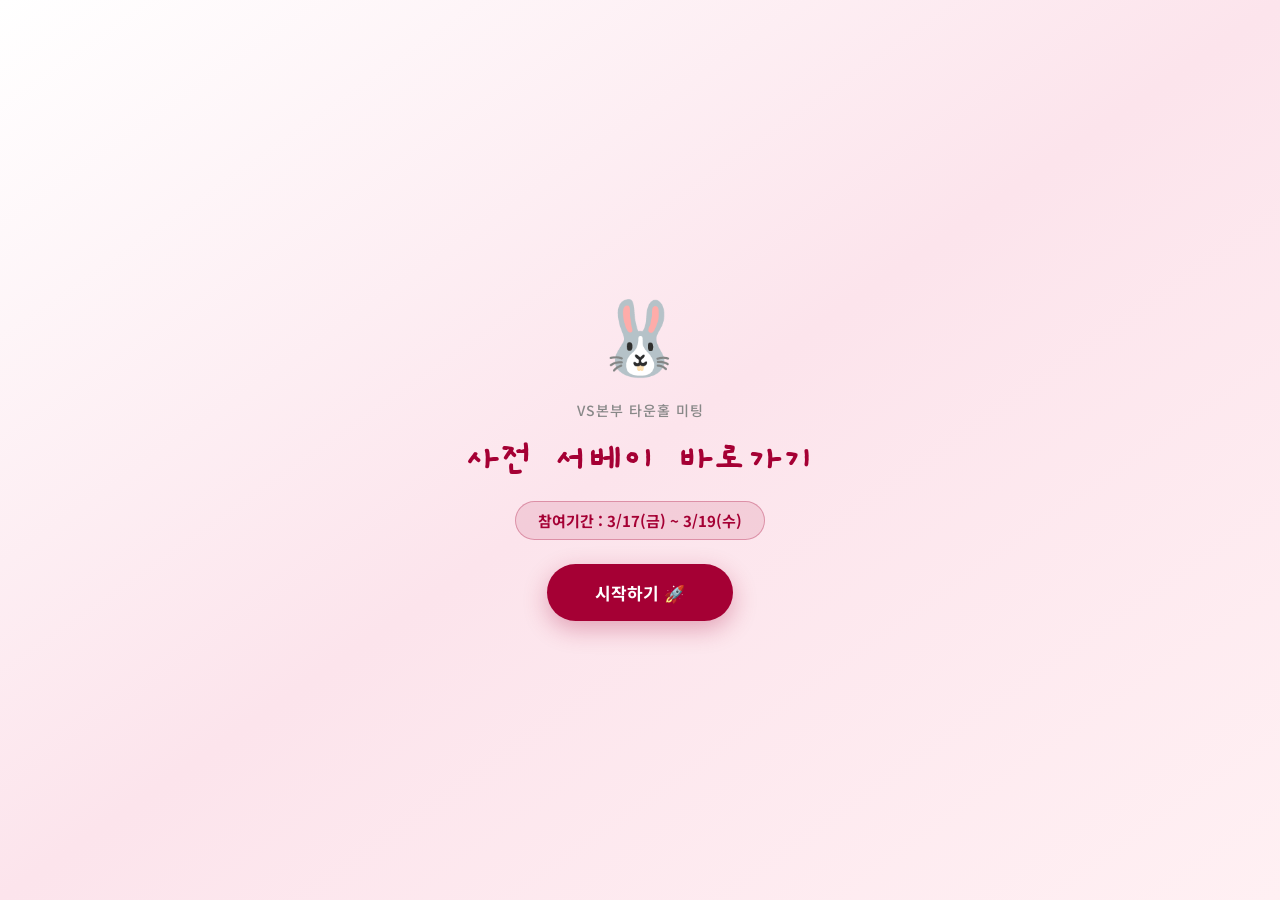
==== index.html @ 1a338d82 "Update index.html" ====
<!DOCTYPE html>
<html lang="ko">

<head>
    <meta charset="UTF-8">
    <meta name="viewport" content="width=device-width, initial-scale=1.0, maximum-scale=1.0, user-scalable=no">
    <title>LG전자 VS본부 타운홀 미팅 사전 서베이</title>
    <!-- Google Fonts for modern typography -->
    <link
        href="https://fonts.googleapis.com/css2?family=Caveat:wght@700&family=Gaegu:wght@700&family=Noto+Sans+KR:wght@300;400;500;700&display=swap"
        rel="stylesheet">
    <style>
        :root {
            --primary-color: #A50034;
            /* LG Red */
            --primary-light: #c8102e;
            --primary-dark: #820029;
            --bg-color: #f0f2f5;
            --chat-bg-gradient: linear-gradient(135deg, #fdfbfb 0%, #f4f5f7 100%);
            --msg-bot-bg: #ffffff;
            --msg-bot-text: #2c2c2c;
            --msg-user-bg: #A50034;
            --msg-user-text: #ffffff;
            --border-color: #e8eaf0;
            --text-color: #333333;
            --text-muted: #888888;
            --shadow-sm: 0 2px 8px rgba(0, 0, 0, 0.04);
            --shadow-md: 0 10px 30px rgba(0, 0, 0, 0.08);
        }

        * {
            box-sizing: border-box;
            margin: 0;
            padding: 0;
        }

        body {
            font-family: 'Noto Sans KR', -apple-system, sans-serif;
            background-color: var(--bg-color);
            color: var(--text-color);
            display: flex;
            justify-content: center;
            align-items: center;
            height: 100vh;
            overflow: hidden;
        }

        /* ===== COVER SCREEN ===== */
        #cover-screen {
            position: fixed;
            inset: 0;
            display: flex;
            justify-content: center;
            align-items: center;
            background: linear-gradient(145deg, #fff 0%, #fce4ec 50%, #fff0f3 100%);
            z-index: 100;
            transition: opacity 0.4s ease, transform 0.4s ease;
        }

        #cover-screen.fade-out {
            opacity: 0;
            transform: scale(0.96);
            pointer-events: none;
        }

        .hidden {
            display: none !important;
        }

        .cover-content {
            text-align: center;
            padding: 40px 32px;
            display: flex;
            flex-direction: column;
            align-items: center;
            gap: 16px;
        }

        .cover-logo {
            font-size: 72px;
            animation: float 3s ease-in-out infinite;
        }

        @keyframes float {

            0%,
            100% {
                transform: translateY(0);
            }

            50% {
                transform: translateY(-10px);
            }
        }

        .cover-sub {
            font-size: 14px;
            font-weight: 500;
            color: var(--text-muted);
            letter-spacing: 1px;
            text-transform: uppercase;
        }

        .cover-title {
            font-family: 'Caveat', cursive;
            font-size: 36px;
            color: var(--primary-color);
            line-height: 1.2;
        }

        .cover-date-badge {
            background-color: rgba(165, 0, 52, 0.1);
            color: var(--primary-color);
            border: 1.5px solid rgba(165, 0, 52, 0.3);
            padding: 8px 22px;
            border-radius: 30px;
            font-size: 15px;
            font-weight: 700;
        }

        #start-btn {
            margin-top: 8px;
            background-color: var(--primary-color);
            color: white;
            border: none;
            padding: 16px 48px;
            border-radius: 30px;
            font-size: 17px;
            font-weight: 700;
            cursor: pointer;
            font-family: inherit;
            box-shadow: 0 8px 24px rgba(165, 0, 52, 0.3);
            transition: all 0.2s ease;
        }

        #start-btn:hover {
            background-color: var(--primary-light);
            transform: translateY(-2px);
            box-shadow: 0 12px 28px rgba(165, 0, 52, 0.4);
        }

        #start-btn:active {
            transform: scale(0.97);
        }

        /* ===== NOTICE BAR ===== */
        .notice-bar {
            background-color: #fff8e1;
            border-bottom: 1px solid #ffe57f;
            color: #795548;
            font-size: 12px;
            font-weight: 500;
            padding: 8px 16px;
            line-height: 1.5;
            text-align: center;
        }

        /* ===== PROGRESS MILESTONE TOAST ===== */
        #milestone-toast {
            position: absolute;
            top: 52px;
            left: 50%;
            transform: translateX(-50%) translateY(-12px);
            background: linear-gradient(135deg, #A50034, #c8102e);
            color: white;
            font-size: 13px;
            font-weight: 700;
            padding: 8px 20px;
            border-radius: 30px;
            white-space: nowrap;
            box-shadow: 0 6px 20px rgba(165, 0, 52, 0.35);
            z-index: 50;
            opacity: 0;
            pointer-events: none;
            transition: opacity 0.3s ease, transform 0.3s ease;
        }

        #milestone-toast.show {
            opacity: 1;
            transform: translateX(-50%) translateY(0);
        }


        .chat-container {
            width: 100%;
            max-width: 480px;
            height: 100vh;
            background: var(--chat-bg-gradient);
            display: flex;
            flex-direction: column;
            box-shadow: var(--shadow-md);
            position: relative;
        }

        @media (min-width: 481px) {
            .chat-container {
                height: 92vh;
                max-height: 850px;
                border-radius: 24px;
                overflow: hidden;
            }
        }

        .progress-bar-container {
            width: 100%;
            height: 4px;
            background-color: var(--border-color);
            z-index: 11;
        }

        .progress-bar {
            height: 100%;
            width: 0%;
            background-color: var(--primary-color);
            transition: width 0.4s cubic-bezier(0.25, 0.8, 0.25, 1);
        }

        .chat-header {
            background-color: #ffffff;
            padding: 16px 20px;
            border-bottom: 1px solid var(--border-color);
            z-index: 10;
            box-shadow: 0 2px 10px rgba(0, 0, 0, 0.02);
        }

        .header-info {
            display: flex;
            align-items: center;
            gap: 12px;
        }

        .avatar-header img {
            border-radius: 50%;
            object-fit: cover;
            border: 2px solid white;
            box-shadow: var(--shadow-sm);
        }

        .header-info h1 {
            font-size: 17px;
            font-weight: 700;
            margin-bottom: 2px;
            color: #1a1a1a;
            letter-spacing: -0.3px;
        }

        .status-indicator {
            display: inline-block;
            width: 8px;
            height: 8px;
            background-color: #10b981;
            border-radius: 50%;
            margin-right: 6px;
            box-shadow: 0 0 4px rgba(16, 185, 129, 0.4);
        }

        .status-text {
            font-size: 12px;
            color: var(--text-muted);
            font-weight: 500;
        }

        .chat-messages {
            flex: 1;
            overflow-y: auto;
            padding: 24px 20px;
            display: flex;
            flex-direction: column;
            gap: 20px;
            scroll-behavior: smooth;

            /* Hide scrollbar for Chrome, Safari and Opera */
            &::-webkit-scrollbar {
                display: none;
            }

            /* Hide scrollbar for IE, Edge and Firefox */
            -ms-overflow-style: none;
            /* IE and Edge */
            scrollbar-width: none;
            /* Firefox */
        }

        .message-wrapper {
            display: flex;
            max-width: 88%;
            opacity: 0;
            transform: translateY(10px);
            animation: fadeIn 0.35s cubic-bezier(0.25, 0.8, 0.25, 1) forwards;
        }

        .message-bot {
            align-self: flex-start;
        }

        .message-bot .message-content-wrapper {
            display: flex;
            gap: 12px;
            align-items: flex-start;
        }

        .system-message {
            align-self: center;
            background-color: rgba(0, 0, 0, 0.25);
            color: #ffffff;
            font-size: 13px;
            padding: 8px 18px;
            border-radius: 30px;
            margin: 8px auto;
            font-weight: 500;
            text-align: center;
            width: fit-content;
            box-shadow: var(--shadow-sm);
        }

        .bot-avatar {
            width: 36px;
            height: 36px;
            border-radius: 50%;
            background-color: #f7f8fa;
            box-shadow: var(--shadow-sm);
            flex-shrink: 0;
            display: flex;
            justify-content: center;
            align-items: center;
            overflow: hidden;
            margin-bottom: 4px;
        }

        .bot-avatar img {
            width: 100%;
            height: 100%;
            object-fit: cover;
        }

        .message-user {
            align-self: flex-end;
        }

        .message {
            padding: 14px 18px;
            font-size: 15px;
            line-height: 1.55;
            position: relative;
            word-break: break-word;
            letter-spacing: -0.2px;
        }

        .message strong {
            font-weight: 700;
            color: #ff0000;
        }

        .message-user .message strong {
            color: #fff;
        }

        .message-bot .message {
            background-color: var(--msg-bot-bg);
            color: var(--msg-bot-text);
            border-radius: 20px 20px 20px 4px;
            box-shadow: var(--shadow-sm);
            border: 1px solid rgba(0, 0, 0, 0.03);
        }

        .message-user .message {
            background-color: var(--msg-user-bg);
            color: var(--msg-user-text);
            border-radius: 20px 20px 4px 20px;
            box-shadow: 0 4px 14px rgba(165, 0, 52, 0.25);
        }

        .message-user .message-content-wrapper {
            display: flex;
            flex-direction: column;
            align-items: flex-end;
            gap: 4px;
        }

        .edit-btn {
            background: none;
            border: none;
            color: var(--primary-color);
            font-size: 11px;
            font-weight: 600;
            cursor: pointer;
            padding: 2px 6px;
            border-radius: 4px;
            opacity: 0.6;
            transition: opacity 0.2s, background-color 0.2s;
            text-decoration: underline;
        }

        .edit-btn:hover {
            opacity: 1;
            background-color: rgba(165, 0, 52, 0.05);
        }

        /* Inline User Editing */
        .user-edit-wrapper {
            display: flex;
            flex-direction: column;
            gap: 8px;
            width: 100%;
        }

        .user-edit-input {
            width: 100%;
            border: 1px solid rgba(255, 255, 255, 0.4);
            background: rgba(255, 255, 255, 0.1);
            color: white;
            padding: 8px 12px;
            border-radius: 12px;
            font-size: 14px;
            outline: none;
            font-family: inherit;
        }

        .save-inline-btn {
            align-self: flex-end;
            background: white;
            color: var(--primary-color);
            border: none;
            padding: 4px 12px;
            border-radius: 8px;
            font-size: 12px;
            font-weight: 700;
            cursor: pointer;
            box-shadow: 0 4px 10px rgba(0, 0, 0, 0.1);
        }

        .save-inline-btn:hover {
            background: #f8f8f8;
        }

        [data-depends-on] {
            transition: all 0.3s ease;
        }


        .chat-input-area {
            background-color: #ffffff;
            padding: 16px 20px 24px;
            border-top: 1px solid var(--border-color);
            z-index: 10;
        }

        .text-input-form {
            display: flex;
            align-items: center;
            background-color: #f7f8fa;
            border-radius: 24px;
            padding: 6px 6px 6px 18px;
            border: 1px solid transparent;
            transition: all 0.2s ease;
        }

        .text-input-form:focus-within {
            border-color: rgba(165, 0, 52, 0.3);
            background-color: #ffffff;
            box-shadow: 0 0 0 4px rgba(165, 0, 52, 0.05);
        }

        #user-input {
            flex: 1;
            border: none;
            background: transparent;
            outline: none;
            font-size: 15px;
            padding: 10px 0;
            color: var(--text-color);
            font-family: inherit;
        }

        #user-input::placeholder {
            color: #adb5bd;
        }

        #user-input:disabled {
            color: var(--text-muted);
        }

        #send-button {
            background-color: var(--primary-color);
            color: white;
            border: none;
            width: 40px;
            height: 40px;
            border-radius: 50%;
            display: flex;
            justify-content: center;
            align-items: center;
            cursor: pointer;
            transition: background-color 0.2s, transform 0.1s, box-shadow 0.2s;
            flex-shrink: 0;
        }

        #send-button:hover {
            background-color: var(--primary-light);
            box-shadow: 0 4px 10px rgba(165, 0, 52, 0.3);
        }

        #send-button:active {
            transform: scale(0.95);
        }

        #send-button:disabled {
            background-color: #e2e4e8;
            cursor: not-allowed;
            box-shadow: none;
        }

        /* Choice Buttons */
        .choice-container {
            display: flex;
            flex-direction: column;
            gap: 12px;
        }

        .choice-btn {
            background-color: #ffffff;
            border: 2px solid var(--primary-color);
            color: var(--primary-color);
            padding: 15px 20px;
            border-radius: 14px;
            font-size: 15px;
            font-weight: 600;
            cursor: pointer;
            transition: all 0.2s cubic-bezier(0.25, 0.8, 0.25, 1);
            text-align: left;
            font-family: inherit;
            box-shadow: var(--shadow-sm);
        }

        .choice-btn:hover {
            background-color: var(--primary-color);
            color: #ffffff;
            transform: translateY(-2px);
            box-shadow: 0 6px 16px rgba(165, 0, 52, 0.2);
        }

        .choice-btn:active {
            transform: scale(0.98);
        }

        @keyframes fadeIn {
            to {
                opacity: 1;
                transform: translateY(0);
            }
        }

        /* Typing Indicator */
        .typing-indicator {
            display: flex;
            align-items: center;
            gap: 5px;
            padding: 6px 4px;
        }

        .dot {
            width: 7px;
            height: 7px;
            background-color: #a0a0a0;
            border-radius: 50%;
            animation: bounce 1.4s infinite ease-in-out both;
        }

        .dot:nth-child(1) {
            animation-delay: -0.32s;
        }

        .dot:nth-child(2) {
            animation-delay: -0.16s;
        }

        @keyframes bounce {

            0%,
            80%,
            100% {
                transform: scale(0);
                opacity: 0.4;
            }

            40% {
                transform: scale(1);
                opacity: 1;
            }
        }

        /* Inline Input for '기타' */
        .inline-input-wrapper {
            display: flex;
            flex-direction: column;
            gap: 10px;
            padding: 15px;
            background: #ffffff;
            border: 2px solid var(--primary-color);
            border-radius: 14px;
            box-shadow: var(--shadow-sm);
            animation: fadeIn 0.3s ease;
        }

        .inline-input {
            width: 100%;
            border: 1px solid #e0e0e0;
            border-radius: 8px;
            padding: 12px;
            font-size: 15px;
            font-family: inherit;
            outline: none;
            transition: border-color 0.2s;
        }

        .inline-input:focus {
            border-color: var(--primary-color);
        }

        .inline-confirm-btn {
            align-self: flex-end;
            background-color: var(--primary-color);
            color: white;
            border: none;
            padding: 8px 16px;
            border-radius: 8px;
            font-size: 14px;
            font-weight: 600;
            cursor: pointer;
            transition: background-color 0.2s;
        }

        .inline-confirm-btn:hover {
            background-color: var(--primary-light);
        }
    </style>
</head>

<body>

    <!-- ===== COVER SCREEN ===== -->
    <div id="cover-screen">
        <div class="cover-content">
            <div class="cover-logo">🐰</div>
            <p class="cover-sub">VS본부 타운홀 미팅</p>
            <h1 class="cover-title" style="font-family: 'Gaegu', cursive; font-size: 2.6rem; letter-spacing: 1px;">사전
                서베이 바로가기</h1>
            <div class="cover-date-badge">참여기간 : 3/17(금) ~ 3/19(수)</div>
            <button id="start-btn" onclick="startSurvey()">시작하기 🚀</button>
        </div>
    </div>

    <!-- ===== CHAT SCREEN (hidden until start) ===== -->
    <div class="chat-container hidden" id="chat-screen">
        <!-- Progress Bar -->
        <div class="progress-bar-container">
            <div class="progress-bar" id="progress-bar"></div>
        </div>
        <!-- Milestone Toast -->
        <div id="milestone-toast"></div>
        <!-- Header -->
        <header class="chat-header">
            <div class="header-info">
                <div class="avatar-header">
                    <div
                        style="width: 42px; height: 42px; border-radius: 50%; background-color: #fff0f3; color: white; display: flex; align-items: center; justify-content: center; font-size: 24px; box-shadow: 0 4px 10px rgba(165, 0, 52, 0.2);">
                        🐰
                    </div>
                </div>
                <div>
                    <h1
                        style="font-family: 'Caveat', cursive; font-size: 24px; color: #A50034; letter-spacing: 0.5px; margin-bottom: 0;">
                        VS Townhall Meeting</h1>
                    <span class="status-indicator"></span><span class="status-text">온라인</span>
                </div>
            </div>
        </header>

        <!-- Notice Bar -->
        <div class="notice-bar">
            📌 모든 입력 내용은 <strong><u>타운홀 사전서베이 데이터로 저장</u></strong>되며,<br>
            VS본부 경영진과 함께 검토 후 타운홀 미팅에서 논의될 예정입니다.
        </div>

        <!-- Chat Messages -->
        <main class="chat-messages" id="chat-messages">
        </main>

        <!-- Input Area -->
        <footer class="chat-input-area">
            <div id="dynamic-input-container">
                <form id="chat-form" class="text-input-form">
                    <input type="text" id="user-input" placeholder="메시지를 입력하세요" autocomplete="off" required>
                    <button type="submit" id="send-button">
                        <svg viewBox="0 0 24 24" width="22" height="22" stroke="currentColor" stroke-width="2.5"
                            fill="none" stroke-linecap="round" stroke-linejoin="round">
                            <line x1="22" y1="2" x2="11" y2="13"></line>
                            <polygon points="22 2 15 22 11 13 2 9 22 2"></polygon>
                        </svg>
                    </button>
                </form>
            </div>
            <div id="choice-input-container" class="choice-container hidden">
            </div>
        </footer>
    </div>

    <script>
        // State Definitions
        const STATES = {
            INIT: 0,
            INTRO_GREETING: 1,
            ASK_NAME: 2,
            INTRO_COMFORT: 3,
            WARMUP: 4,
            Q1_CHOICE: 5,
            Q1_OTHER: 6,
            Q2_GROWTH: 7,
            Q4_QUESTION: 8,
            PRIZE_EP_ID: 9,
            OUTRO: 10
        };

        const STATE_DATA_MAP = {
            [STATES.ASK_NAME]: 'name',
            [STATES.INTRO_COMFORT]: 'comfortZoneChoice',
            [STATES.WARMUP]: 'warmupAnswer',
            [STATES.Q1_CHOICE]: 'q1Answer',
            [STATES.Q1_OTHER]: 'q1Answer',
            [STATES.Q2_GROWTH]: 'q2Answer',
            [STATES.Q4_QUESTION]: 'q4Answer',
            [STATES.PRIZE_EP_ID]: 'epId'
        };

        let surveyData = {
            name: '',
            epId: '미입력',
            comfortZoneChoice: '',
            warmupAnswer: '',
            q1Answer: '',
            q2Answer: '',
            q4Answer: ''
        };

        let currentState = STATES.INIT;

        // DOM Elements
        const chatMessages = document.getElementById('chat-messages');
        const chatForm = document.getElementById('chat-form');
        const userInput = document.getElementById('user-input');
        const choiceContainer = document.getElementById('choice-input-container');
        const dynamicInputContainer = document.getElementById('dynamic-input-container');
        const sendButton = document.getElementById('send-button');

        const milestoneMessages = {
            25: '🌱 잘 하고 있어요! 25% 달성!',
            50: '🔥 절반 왔어요! 파이팅!',
            75: '💪 거의 다 왔어요! 75% 달성!',
            100: '🎉 완료! 대단해요!'
        };
        const shownMilestones = new Set();

        function updateProgress(percentage) {
            const bar = document.getElementById('progress-bar');
            if (bar) bar.style.width = percentage + '%';
            [25, 50, 75, 100].forEach(m => {
                if (percentage >= m && !shownMilestones.has(m)) {
                    shownMilestones.add(m);
                    showMilestoneToast(milestoneMessages[m]);
                }
            });
        }

        function showMilestoneToast(message) {
            const toast = document.getElementById('milestone-toast');
            if (!toast) return;
            toast.textContent = message;
            toast.classList.add('show');
            setTimeout(() => toast.classList.remove('show'), 2500);
        }

        function delay(ms) { return new Promise(resolve => setTimeout(resolve, ms)); }

        async function botSay(text, dependsOn = null, template = null) {
            showTyping();
            await delay(1000);
            removeTyping();
            addBotMessage(text, dependsOn, template);
        }

        function enableInlineEdit(stateId, btn) {
            if (currentState === STATES.OUTRO) return;
            const wrapper = btn.closest('.message-content-wrapper');
            const msgDiv = wrapper.querySelector('.message');
            const originalText = msgDiv.innerText;
            const key = STATE_DATA_MAP[stateId];

            msgDiv.innerHTML = `
                <div class="user-edit-wrapper">
                    <input type="text" class="user-edit-input" value="${originalText}">
                    <button class="save-inline-btn">저장</button>
                </div>
            `;
            const input = msgDiv.querySelector('input');
            const saveBtn = msgDiv.querySelector('.save-inline-btn');
            input.focus();

            const saveAction = () => {
                const newVal = input.value.trim();
                if (!newVal) return;
                surveyData[key] = newVal;
                msgDiv.innerHTML = newVal;
                updateDependentMessages(key);
            };
            saveBtn.onclick = (e) => { e.stopPropagation(); saveAction(); };
            input.onkeydown = (e) => { if (e.key === 'Enter') saveAction(); };
        }

        function updateDependentMessages(key) {
            const dependents = document.querySelectorAll(`[data-depends-on*="${key}"]`);
            dependents.forEach(el => {
                let template = el.getAttribute('data-template');
                if (!template) return;
                let newContent = template;
                Object.keys(surveyData).forEach(k => {
                    const regex = new RegExp(`{${k}}`, 'g');
                    newContent = newContent.replace(regex, surveyData[k]);
                });
                el.innerHTML = newContent;
            });
        }

        function startSurvey() {
            const cover = document.getElementById('cover-screen');
            const chat = document.getElementById('chat-screen');
            if (cover && chat) {
                cover.classList.add('fade-out');
                setTimeout(() => {
                    cover.style.display = 'none';
                    chat.classList.remove('hidden');
                    initChat();
                }, 400);
            }
        }

        function initChat() {
            updateProgress(5);
            chatMessages.insertAdjacentHTML('beforeend', `<div class="system-message">"타요"님이 채팅방에 입장하셨습니다.</div>`);
            scrollToBottom();
            (async () => {
                await botSay('👋 안녕하세요, VS본부 구성원님!');
                await botSay('저는 VS본부 타운홀 미팅 정보를 안내해드릴<br><strong>타운홀 요정..... "타요" 🧚</strong> 에요!');
                await delay(400);
                showChoices([
                    { text: '반가워 타요야! 👋', value: 'hello' },
                    { text: '뭐야... 너 누군데? 👀', value: 'who' }
                ], handleGreetingChoice);
                currentState = STATES.INTRO_GREETING;
            })();
        }

        chatForm.addEventListener('submit', (e) => {
            e.preventDefault();
            const text = userInput.value.trim();
            if (!text) return;
            addUserMessage(text, currentState);
            userInput.value = '';
            processUserInput(text);
        });

        function processUserInput(text) {
            dynamicInputContainer.classList.add('hidden');
            switch (currentState) {
                case STATES.ASK_NAME: handleNameState(text); break;
                case STATES.WARMUP: handleWarmupState(text); break;
                case STATES.Q2_GROWTH: handleQ2State(text); break;
                case STATES.Q4_QUESTION: handleQ4State(text); break;
                case STATES.PRIZE_EP_ID: handlePrizeEpIdState(text); break;
            }
        }

        function handleGreetingChoice(choiceData) {
            addUserMessage(choiceData.text, currentState, true);
            hideChoices();
            updateProgress(12);
            (async () => {
                await botSay('저는 1분기 타운홀 미팅에 대한 정보를 드리고');
                await botSay('여러분의 의견을 미리 들어보기 위해 왔어요! 😊');
                await botSay('먼저, 구성원님을 어떻게 불러드리면 될까요?<br>👉 성함 또는 닉네임을 입력해주세요!');
                currentState = STATES.ASK_NAME;
                showTextInput();
            })();
        }

        function handleNameState(nickname) {
            surveyData.name = nickname;
            updateProgress(25);
            (async () => {
                await botSay(`반가워요, <strong>${surveyData.name}</strong>님! 😄`, 'name', '반가워요, <strong>{name}</strong>님! 😄');
                await botSay('혹시 <strong>Step out of your Comfort Zone</strong><br> 이라는 말 들어보셨나요? 🤔');
                await botSay('Comfort Zone에서 느끼는 익숙함은 <br>우리에게 안정감과 편안함을 주지만');
                await botSay('<strong>성장과 발전</strong>은 두려움을 이겨내고<br>익숙하던 것을 넘어설 때 일어난다고 합니다.<br><span style="color:#888; font-size:13px;">(심리학자 Judith Bardwick)</span>');
                await botSay('....그래서!');
                await botSay('이번 1분기 타운홀 미팅에서는 <br>VS본부가 <strong>Comfort Zone을 벗어나 <br>어떤 변화/성장</strong>을 만들어가야하는지<br>이야기 나눌 예정입니다. 🙌');
                await delay(400);
                showChoices([{ text: '기대된다!! 🚀', value: 'yes' }, { text: '어렵네..알겠어 🤔', value: 'maybe' }], handleComfortChoice);
                currentState = STATES.INTRO_COMFORT;
            })();
        }

        function handleComfortChoice(choiceData) {
            addUserMessage(choiceData.text, currentState, true);
            surveyData.comfortZoneChoice = choiceData.text;
            hideChoices();
            updateProgress(38);
            (async () => {
                await botSay(`저와 함께 차근 차근 이야기 나눠봐요! 😎`);
                await botSay('그럼 가볍게 몸풀기 질문 나갑니다! 🥁');
                await botSay(`🌱 <strong>${surveyData.name}님이 올해 Comfort Zone을 벗어나기 위해 해보고 싶은 <u>딱 한 가지 행동</u>은 무엇인가요?</strong><br><br><span style="color:#888; font-size:13px;">📝 예) '아주 작은 한 걸음'도 좋아요!<br>"다이어트 도전"<br>"매일 영어 단어 5개 외우기"<br>"AI 도구 매일 10분 써보기"</span>`, 'name', `🌱 <strong>{name}님이 올해 Comfort Zone을 벗어나기 위해 해보고 싶은 <u>딱 한 가지 행동</u>은 무엇인가요?</strong><br><br><span style="color:#888; font-size:13px;">📝 예) '아주 작은 한 걸음'도 좋아요!<br>"다이어트 도전"<br>"매일 영어 단어 5개 외우기"<br>"AI 도구 매일 10분 써보기"</span>`);
                currentState = STATES.WARMUP;
                showTextInput();
            })();
        }

        function handleWarmupState(text) {
            surveyData.warmupAnswer = text;
            updateProgress(52);
            (async () => {
                await botSay('💪 멋있는 다짐이에요!');
                await botSay('그럼 이제 본격 질문 들어갑니다! 🥁');
                await botSay(`Q1.<strong>${surveyData.name}님, <br>VS본부가 기존의 방식에서 벗어나 성장하기 위해서는<br> 어떤 부분에서 노력이 필요하다고 생각하시나요?</strong>`, 'name', `<strong>{name}님은 VS본부가 기존의 방식에서 벗어나 성장하기 위해서는 어떤 부분에서 노력이 필요하다고 생각하시나요?</strong>`);
                showChoices([
                    { text: '1️⃣ 수주 경쟁력 강화', value: '수주 경쟁력 강화' },
                    { text: '2️⃣ 외부 환경 / 위기 대응', value: '외부 환경 / 위기 대응' },
                    { text: '3️⃣ AX 활용 확대', value: 'AX 활용 확대' },
                    { text: '4️⃣ 협업 및 일하는 방식 개선', value: '협업 및 일하는 방식 개선' },
                    { text: '5️⃣ 기타 (직접 입력)', value: '기타' }
                ], handleQ1Choice);
                currentState = STATES.Q1_CHOICE;
            })();
        }

        function handleQ1Choice(choiceData) {
            if (choiceData.value === '기타') {
                choiceContainer.innerHTML = `<div class="inline-input-wrapper"><input type="text" class="inline-input" id="inline-q1-input" placeholder="성장을 위해 필요한 노력을 직접 입력해주세요"><button class="inline-confirm-btn" id="inline-q1-confirm">확인</button></div>`;
                const inputEl = document.getElementById('inline-q1-input');
                const confirmBtn = document.getElementById('inline-q1-confirm');
                setTimeout(() => inputEl.focus(), 100);
                const handleConfirm = () => {
                    const val = inputEl.value.trim();
                    if (!val) return;
                    addUserMessage(val, STATES.Q1_CHOICE);
                    surveyData.q1Answer = val;
                    hideChoices();
                    proceedToQ2();
                };
                confirmBtn.onclick = handleConfirm;
                inputEl.onkeydown = (e) => { if (e.key === 'Enter') handleConfirm(); };
            } else {
                addUserMessage(choiceData.text, currentState, true);
                surveyData.q1Answer = choiceData.value;
                hideChoices();
                proceedToQ2();
            }
        }

        function proceedToQ2() {
            updateProgress(65);
            (async () => {
                await botSay(`<strong>${surveyData.name}</strong>님께서는 <strong>${surveyData.q1Answer}</strong>이(가) 필요하다고 생각하시는군요!`, 'name,q1Answer', `<strong>{name}</strong>님께서는 <strong>{q1Answer}</strong>이(가) 필요하다고 생각하시는군요!`);
                await botSay('그렇다면....');
                await botSay(`<strong>Q2. <u>${surveyData.q1Answer}</u>을(를) 통해<br> 성장한 VS본부는 어떤 모습일까요?</strong><br><br><span style="color:#888; font-size:13px;">📝 예)<br>"혁신적인 기술과 선제적 영업을 통해 수주 잔고 확대함"<br>"AX 활용을 통한 개발 효율화를 이뤄냄"<br>"동료간 도움을 적극적으로 주고받음"</span>`, 'q1Answer', `<strong>Q2. <u>{q1Answer}</u>을(를) 통해 성장한 VS본부는 어떤 모습일까요?</strong><br><br><span style="color:#888; font-size:13px;">📝 예)<br>"혁신적인 제품 포트폴리오 구성을 통한 수주 잔고 확대"<br>"AX 활용을 통한 개발 효율화"<br>"동료간 도움을 적극적으로 주고받음"</span>`);
                currentState = STATES.Q2_GROWTH;
                showTextInput();
            })();
        }

        function handleQ2State(text) {
            surveyData.q2Answer = text;
            updateProgress(78);
            (async () => {
                await botSay('좋아요! 우리는 꼭 해낼 수 있을거에요 🍀');
                await botSay('자, 이제 마지막 질문이에요. 조금만 더 화이팅! 💪');
                await botSay('<strong>Q3. 1분기 타운홀 미팅에서 경영진에게<br> 궁금하거나 듣고 싶은 이야기가 있으신가요?</strong><br><br><span style="color:#888; font-size:13px;">📝 예)<br>"1분기 경영 실적이 궁금해요"<br>"26년 본부 방향성이 궁금해요"</span>');
                currentState = STATES.Q4_QUESTION;
                showTextInput();
            })();
        }

        function handleQ4State(text) {
            surveyData.q4Answer = text;
            updateProgress(90);
            (async () => {
                await botSay(`💚 <strong>${surveyData.name}</strong>님, 소중한 의견 들려줘서 고마워요!`, 'name', `💚 <strong>{name}</strong>님, 소중한 의견 들려줘서 고마워요!`);
                await botSay('마지막으로,<br><br>저의 질문에 끝까지 답변해주신 분들께는<br>🎁 <strong>추첨을 통해 소정의 선물</strong>을 드리려고 해요!');
                await botSay('EP ID를 입력해주시면<br> 추첨에 참여하실 수 있어요!<br><span style="color:#888; font-size:13px;">(개인정보는 오직 선물 추첨을 위해 활용됩니다.)</span>');
                showChoices([{ text: '건너뛰기 ⏭️', value: 'skip' }], handlePrizeEpIdState);
                currentState = STATES.PRIZE_EP_ID;
                showTextInput();
            })();
        }

        function handlePrizeEpIdState(input) {
            const text = typeof input === 'string' ? input : input.value;
            if (typeof input !== 'string') addUserMessage(input.text, currentState, true);
            hideChoices();
            surveyData.epId = (text !== 'skip' && text.trim()) ? text : '미입력';
            updateProgress(100);
            userInput.disabled = true;
            sendButton.disabled = true;
            userInput.placeholder = '서베이가 완료되었습니다.';
            (async () => {
                await botSay('이제 정말 끝났어요! 🎉<br> 마지막으로 타운홀 미팅 일정을 알려드릴게요.');
                await botSay('📅 <strong>[타운홀 미팅 안내]</strong><br>일시: 3월 30일 월요일 15:00~16:50<br>장소/온라인 주소는 추후 안내드릴게요.');
                await botSay(`그럼 꼭 타운홀 미팅 현장에서 뵈어요, <strong>${surveyData.name}</strong>님! 🚀💙`, 'name', `그럼 꼭 타운홀 미팅 현장에서 뵈어요, <strong>{name}</strong>님! 🚀💙`);
                await botSay('데이터를 안전하게 전송하고 있어요... ⏳');
                submitSurveyData();
            })();
        }

        function showChoices(choices, callback) {
            dynamicInputContainer.classList.add('hidden');
            choiceContainer.innerHTML = '';
            choices.forEach(choice => {
                const btn = document.createElement('button');
                btn.className = 'choice-btn';
                btn.innerHTML = choice.text;
                btn.onclick = () => callback(choice);
                choiceContainer.appendChild(btn);
            });
            choiceContainer.classList.remove('hidden');
            scrollToBottom();
        }

        function hideChoices() { choiceContainer.classList.add('hidden'); }
        function showTextInput() {
            dynamicInputContainer.classList.remove('hidden');
            if (!userInput.disabled) setTimeout(() => userInput.focus(), 100);
            scrollToBottom();
        }

        function addBotMessage(text, dependsOn = null, template = null) {
            const msgHTML = `
                <div class="message-wrapper message-bot">
                    <div class="message-content-wrapper">
                        <div class="bot-avatar" style="font-size: 22px; background-color: #fff0f3; box-shadow: 0 4px 10px rgba(165, 0, 52, 0.2);">🐰</div>
                        <div class="message" ${dependsOn ? `data-depends-on="${dependsOn}"` : ''} ${template ? `data-template='${template.replace(/'/g, "&apos;")}'` : ''}>${text}</div>
                    </div>
                </div>
            `;
            chatMessages.insertAdjacentHTML('beforeend', msgHTML);
            scrollToBottom();
        }

        function addUserMessage(text, stateId, hideEdit = false) {
            const msgHTML = `
                <div class="message-wrapper message-user" data-state="${stateId}">
                    <div class="message-content-wrapper">
                        <div class="message">${text}</div>
                        ${hideEdit ? '' : `<button class="edit-btn" onclick="enableInlineEdit(${stateId}, this)">수정</button>`}
                    </div>
                </div>
            `;
            chatMessages.insertAdjacentHTML('beforeend', msgHTML);
            scrollToBottom();
        }

        function showTyping() {
            chatMessages.insertAdjacentHTML('beforeend', `<div class="message-wrapper message-bot" id="typing-indicator"><div class="message-content-wrapper"><div class="bot-avatar" style="font-size: 22px; background-color: #fff0f3;">🐰</div><div class="message"><div class="typing-indicator"><div class="dot"></div><div class="dot"></div><div class="dot"></div></div></div></div></div>`);
            scrollToBottom();
        }

        function removeTyping() { const el = document.getElementById('typing-indicator'); if (el) el.remove(); }
        function scrollToBottom() { chatMessages.scrollTop = chatMessages.scrollHeight; }

        const ENDPOINT_URL = "https://formspree.io/f/xreyzvor";
        async function submitSurveyData() {
            try {
                const payload = { "EP_ID": surveyData.epId, "이름": surveyData.name, "선택형답변": surveyData.comfortZoneChoice, "워밍업": surveyData.warmupAnswer, "Q1_본부성장노력": surveyData.q1Answer, "Q2_성과모습": surveyData.q2Answer, "Q3_질문사항": surveyData.q4Answer, "제출시간": new Date().toLocaleString('ko-KR') };
                const response = await fetch(ENDPOINT_URL, { method: 'POST', headers: { 'Content-Type': 'application/json' }, body: JSON.stringify(payload) });
                if (response.ok) {
                    await delay(1000);
                    addBotMessage('✅ <strong>' + surveyData.name + '님의 의견이 성공적으로 기록되었어요!</strong> 💚', 'name', '✅ <strong>{name}</strong>님의 의견이 성공적으로 기록되었어요! 💚');
                    setTimeout(() => { chatMessages.insertAdjacentHTML('beforeend', `<div class="system-message">"타요"님이 채팅방을 나가셨습니다.</div>`); scrollToBottom(); }, 1500);
                } else { throw new Error('Network response was not ok.'); }
            } catch (err) {
                console.error("Survey submission failed:", err);
                addBotMessage('⚠️ 전송 중 오류가 발생했습니다. 담당자에게 문의해 주세요. <br>(담당자 : VS EXG팀 양수연사원)');
            }
        }
    </script>
</body>

</html>
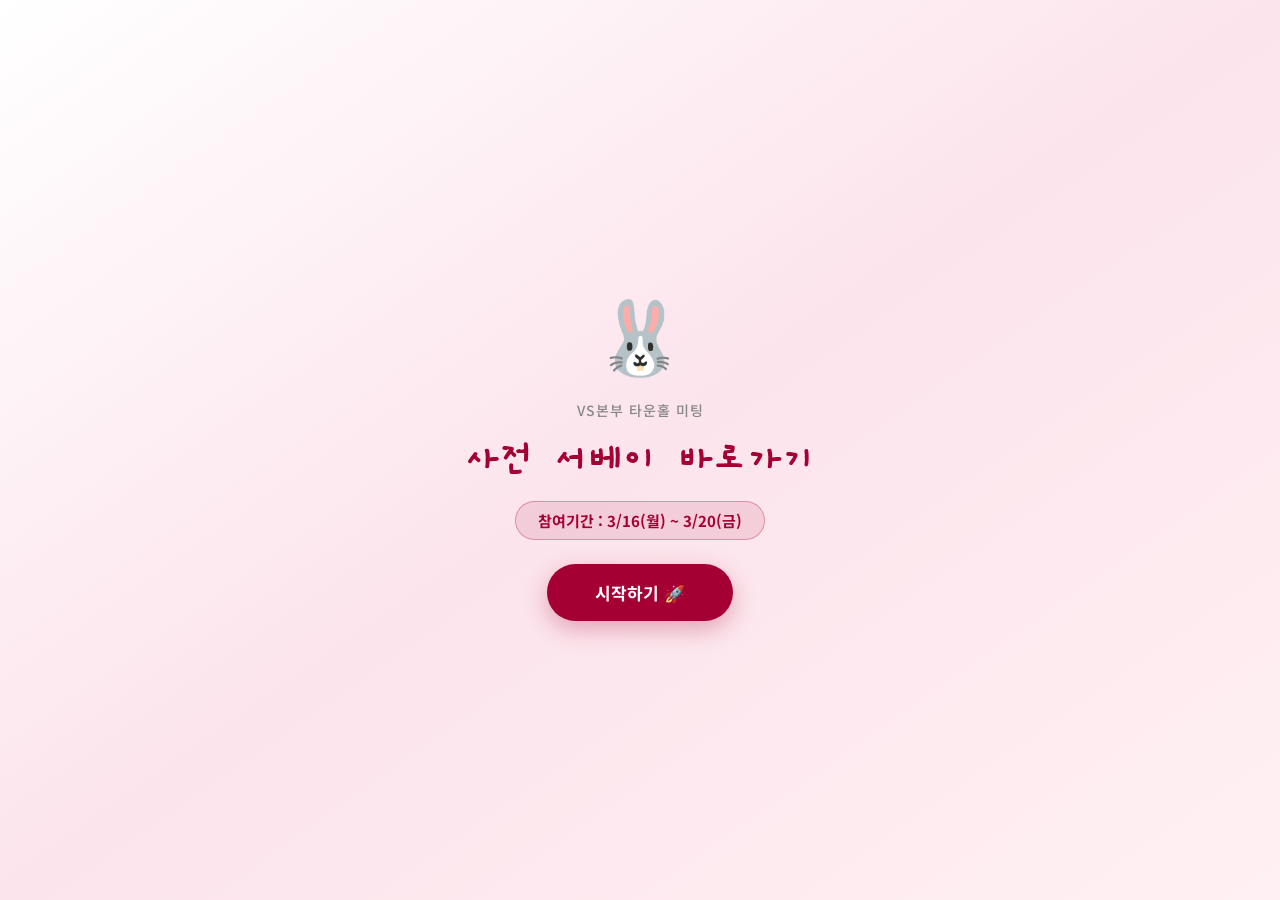
==== commit 78d4e1a0: "Update index.html" ====
--- a/index.html
+++ b/index.html
@@ -348,7 +348,7 @@
 
         .message strong {
             font-weight: 700;
-            color: #ff0000;
+            color: var(--primary-color);
         }
 
         .message-user .message strong {
@@ -645,7 +645,7 @@
             <p class="cover-sub">VS본부 타운홀 미팅</p>
             <h1 class="cover-title" style="font-family: 'Gaegu', cursive; font-size: 2.6rem; letter-spacing: 1px;">사전
                 서베이 바로가기</h1>
-            <div class="cover-date-badge">참여기간 : 3/17(금) ~ 3/19(수)</div>
+            <div class="cover-date-badge">참여기간 : 3/16(월) ~ 3/20(금)</div>
             <button id="start-btn" onclick="startSurvey()">시작하기 🚀</button>
         </div>
     </div>
@@ -779,11 +779,34 @@
             setTimeout(() => toast.classList.remove('show'), 2500);
         }
 
+        userInput.addEventListener('click', () => {
+            if (currentState === STATES.Q1_CHOICE) {
+                showQ1Choices();
+            }
+        });
+
+        // Also trigger on focus if user tabs to it
+        userInput.addEventListener('focus', () => {
+            if (currentState === STATES.Q1_CHOICE && choiceContainer.classList.contains('hidden')) {
+                showQ1Choices();
+            }
+        });
+
+        function showQ1Choices() {
+            showChoices([
+                { text: '1️⃣ 수주 경쟁력 강화', value: '수주 경쟁력 강화' },
+                { text: '2️⃣ 외부 환경 / 위기 대응', value: '외부 환경 / 위기 대응' },
+                { text: '3️⃣ AX 활용 확대', value: 'AX 활용 확대' },
+                { text: '4️⃣ 협업 및 일하는 방식 개선', value: '협업 및 일하는 방식 개선' },
+                { text: '5️⃣ 기타 (직접 입력)', value: '기타' }
+            ], handleQ1Choice);
+        }
+
         function delay(ms) { return new Promise(resolve => setTimeout(resolve, ms)); }
 
         async function botSay(text, dependsOn = null, template = null) {
             showTyping();
-            await delay(1000);
+            await delay(600);
             removeTyping();
             addBotMessage(text, dependsOn, template);
         }
@@ -849,7 +872,7 @@
             scrollToBottom();
             (async () => {
                 await botSay('👋 안녕하세요, VS본부 구성원님!');
-                await botSay('저는 VS본부 타운홀 미팅 정보를 안내해드릴<br><strong>타운홀 요정..... "타요" 🧚</strong> 에요!');
+                await botSay('저는 VS본부 타운홀 미팅 정보를 안내해드릴<br><strong>타운홀 요정..... "타요" 🚌🧚</strong> 에요!');
                 await delay(400);
                 showChoices([
                     { text: '반가워 타요야! 👋', value: 'hello' },
@@ -928,15 +951,10 @@
             (async () => {
                 await botSay('💪 멋있는 다짐이에요!');
                 await botSay('그럼 이제 본격 질문 들어갑니다! 🥁');
-                await botSay(`Q1.<strong>${surveyData.name}님, <br>VS본부가 기존의 방식에서 벗어나 성장하기 위해서는<br> 어떤 부분에서 노력이 필요하다고 생각하시나요?</strong>`, 'name', `<strong>{name}님은 VS본부가 기존의 방식에서 벗어나 성장하기 위해서는 어떤 부분에서 노력이 필요하다고 생각하시나요?</strong>`);
-                showChoices([
-                    { text: '1️⃣ 수주 경쟁력 강화', value: '수주 경쟁력 강화' },
-                    { text: '2️⃣ 외부 환경 / 위기 대응', value: '외부 환경 / 위기 대응' },
-                    { text: '3️⃣ AX 활용 확대', value: 'AX 활용 확대' },
-                    { text: '4️⃣ 협업 및 일하는 방식 개선', value: '협업 및 일하는 방식 개선' },
-                    { text: '5️⃣ 기타 (직접 입력)', value: '기타' }
-                ], handleQ1Choice);
+                await botSay(`<strong>Q1. ${surveyData.name}님,<br>VS본부가 Comfort Zone에서 벗어난 <br>변화와 성장을 만들어가기 위해서는<br><u>어떤 노력이 필요하다고 생각</u>하시나요?</strong>`, 'name', `<strong>Q1. {name}님,<br>VS본부가 Comfort Zone에서 벗어난 <br>변화와 성장을 만들어가기 위해서는<br><u>어떤 노력이 필요하다고 생각</u>하시나요?</strong>`);
                 currentState = STATES.Q1_CHOICE;
+                showTextInput(true); // skipFocus=true
+                userInput.placeholder = "클릭하여 보기를 선택해주세요";
             })();
         }
 
@@ -969,7 +987,7 @@
             (async () => {
                 await botSay(`<strong>${surveyData.name}</strong>님께서는 <strong>${surveyData.q1Answer}</strong>이(가) 필요하다고 생각하시는군요!`, 'name,q1Answer', `<strong>{name}</strong>님께서는 <strong>{q1Answer}</strong>이(가) 필요하다고 생각하시는군요!`);
                 await botSay('그렇다면....');
-                await botSay(`<strong>Q2. <u>${surveyData.q1Answer}</u>을(를) 통해<br> 성장한 VS본부는 어떤 모습일까요?</strong><br><br><span style="color:#888; font-size:13px;">📝 예)<br>"혁신적인 기술과 선제적 영업을 통해 수주 잔고 확대함"<br>"AX 활용을 통한 개발 효율화를 이뤄냄"<br>"동료간 도움을 적극적으로 주고받음"</span>`, 'q1Answer', `<strong>Q2. <u>{q1Answer}</u>을(를) 통해 성장한 VS본부는 어떤 모습일까요?</strong><br><br><span style="color:#888; font-size:13px;">📝 예)<br>"혁신적인 제품 포트폴리오 구성을 통한 수주 잔고 확대"<br>"AX 활용을 통한 개발 효율화"<br>"동료간 도움을 적극적으로 주고받음"</span>`);
+                await botSay(`<strong>Q2. <u>${surveyData.q1Answer}</u>을(를) 통해 성장한 VS본부의 모습은 어떨까요?</strong><br><br><span style="color:#888; font-size:13px;">📝 예)<br>"혁신적인 기술 개발을 통해 수주 경쟁력 확보하는 VS본부"<br>"AX 활용을 통한 개발 효율화를 이뤄낸 VS본부"<br>"동료간 도움을 적극적으로 주고받는 VS본부"</span>`, 'q1Answer', `<strong>Q2. <u>{q1Answer}</u>을(를) 통해 성장한 VS본부의 모습은 어떨까요?</strong><br><br><span style="color:#888; font-size:13px;">📝 예)<br>"혁신적인 기술 개발을 통해 수주 경쟁력 확보하는 VS본부"<br>"AX 활용을 통한 개발 효율화를 이뤄낸 VS본부"<br>"동료간 도움을 적극적으로 주고받는 VS본부"</span>`);
                 currentState = STATES.Q2_GROWTH;
                 showTextInput();
             })();
@@ -981,7 +999,7 @@
             (async () => {
                 await botSay('좋아요! 우리는 꼭 해낼 수 있을거에요 🍀');
                 await botSay('자, 이제 마지막 질문이에요. 조금만 더 화이팅! 💪');
-                await botSay('<strong>Q3. 1분기 타운홀 미팅에서 경영진에게<br> 궁금하거나 듣고 싶은 이야기가 있으신가요?</strong><br><br><span style="color:#888; font-size:13px;">📝 예)<br>"1분기 경영 실적이 궁금해요"<br>"26년 본부 방향성이 궁금해요"</span>');
+                await botSay('<strong>Q3. 1분기 타운홀 미팅에서 경영진에게 궁금하거나 듣고 싶은 이야기가 있으신가요?</strong><br><br><span style="color:#888; font-size:13px;">📝 예)<br>"1분기 경영 실적이 궁금해요"<br>"26년 본부 방향성이 궁금해요"</span>');
                 currentState = STATES.Q4_QUESTION;
                 showTextInput();
             })();
@@ -993,7 +1011,7 @@
             (async () => {
                 await botSay(`💚 <strong>${surveyData.name}</strong>님, 소중한 의견 들려줘서 고마워요!`, 'name', `💚 <strong>{name}</strong>님, 소중한 의견 들려줘서 고마워요!`);
                 await botSay('마지막으로,<br><br>저의 질문에 끝까지 답변해주신 분들께는<br>🎁 <strong>추첨을 통해 소정의 선물</strong>을 드리려고 해요!');
-                await botSay('EP ID를 입력해주시면<br> 추첨에 참여하실 수 있어요!<br><span style="color:#888; font-size:13px;">(개인정보는 오직 선물 추첨을 위해 활용됩니다.)</span>');
+                await botSay('EP ID를 입력해주시면 추첨에 참여하실 수 있어요!<br><span style="color:#888; font-size:13px;">(개인정보는 오직 선물 추첨을 위해 활용됩니다.)</span>');
                 showChoices([{ text: '건너뛰기 ⏭️', value: 'skip' }], handlePrizeEpIdState);
                 currentState = STATES.PRIZE_EP_ID;
                 showTextInput();
@@ -1032,10 +1050,13 @@
             scrollToBottom();
         }
 
-        function hideChoices() { choiceContainer.classList.add('hidden'); }
-        function showTextInput() {
+        function hideChoices() {
+            choiceContainer.classList.add('hidden');
+            userInput.placeholder = "메시지를 입력하세요";
+        }
+        function showTextInput(skipFocus = false) {
             dynamicInputContainer.classList.remove('hidden');
-            if (!userInput.disabled) setTimeout(() => userInput.focus(), 100);
+            if (!userInput.disabled && !skipFocus) setTimeout(() => userInput.focus(), 100);
             scrollToBottom();
         }
 
@@ -1079,9 +1100,9 @@
                 const payload = { "EP_ID": surveyData.epId, "이름": surveyData.name, "선택형답변": surveyData.comfortZoneChoice, "워밍업": surveyData.warmupAnswer, "Q1_본부성장노력": surveyData.q1Answer, "Q2_성과모습": surveyData.q2Answer, "Q3_질문사항": surveyData.q4Answer, "제출시간": new Date().toLocaleString('ko-KR') };
                 const response = await fetch(ENDPOINT_URL, { method: 'POST', headers: { 'Content-Type': 'application/json' }, body: JSON.stringify(payload) });
                 if (response.ok) {
-                    await delay(1000);
+                    await delay(600);
                     addBotMessage('✅ <strong>' + surveyData.name + '님의 의견이 성공적으로 기록되었어요!</strong> 💚', 'name', '✅ <strong>{name}</strong>님의 의견이 성공적으로 기록되었어요! 💚');
-                    setTimeout(() => { chatMessages.insertAdjacentHTML('beforeend', `<div class="system-message">"타요"님이 채팅방을 나가셨습니다.</div>`); scrollToBottom(); }, 1500);
+                    setTimeout(() => { chatMessages.insertAdjacentHTML('beforeend', `<div class="system-message">타운홀 미팅 서베이가 종료되었습니다.</div>`); scrollToBottom(); }, 1500);
                 } else { throw new Error('Network response was not ok.'); }
             } catch (err) {
                 console.error("Survey submission failed:", err);
